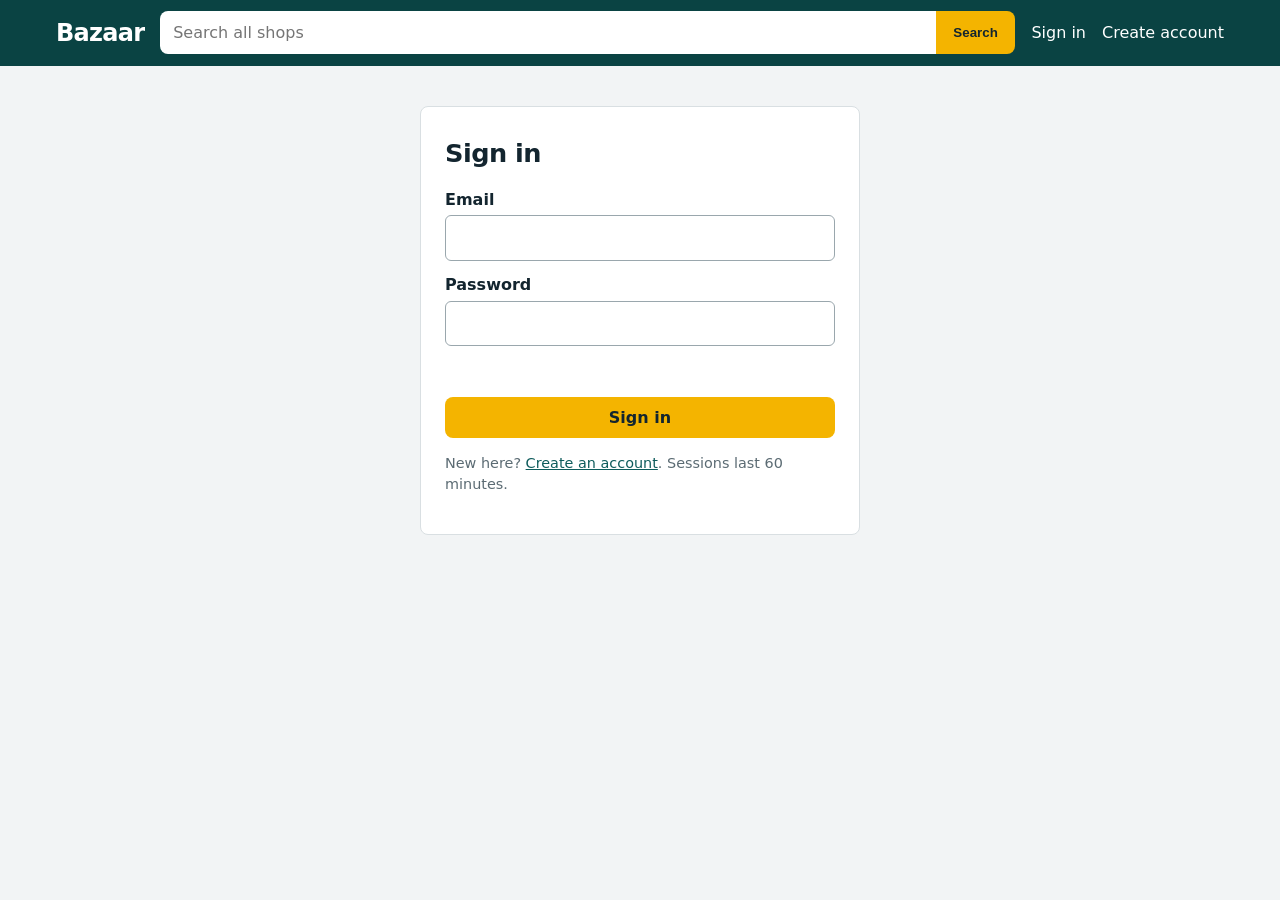
==== front_end/login.html @ 395020a9 "Complete Amazon Clone E-Commerce Platform with Full Stack Features - Added comprehensive order statu" ====
<!DOCTYPE html>
<html lang="en"><head><meta charset="utf-8"><meta name="viewport" content="width=device-width,initial-scale=1">
<title>Sign in</title><link rel="stylesheet" href="css/style.css"></head>
<body><header id="site-header"></header>
<main class="auth"><h1>Sign in</h1>
<form id="login-form" novalidate>
<label for="email">Email</label><input id="email" name="email" type="email" autocomplete="email" required>
<label for="password">Password</label><input id="password" name="password" type="password" autocomplete="current-password" required>
<p class="form-error" role="alert"></p>
<button class="btn" type="submit">Sign in</button>
</form>
<p class="hint">New here? <a href="register.html">Create an account</a>. Sessions last 60 minutes.</p></main>
<script src="js/config.js"></script><script src="js/utils.js"></script><script src="js/api.js"></script><script src="js/auth.js"></script><script src="js/cart.js"></script>
<script>renderHeader();</script></body></html>
---- front_end/css/style.css ----
:root{--ink:#13252f;--muted:#5b6b73;--teal:#0f5c5c;--teal-d:#0a4343;--amber:#f4b400;--paper:#f2f4f5;--card:#fff;--line:#d9dfe2;--danger:#b3261e;--ok:#1d7a46;--r:8px}
*{box-sizing:border-box}
body{margin:0;background:var(--paper);color:var(--ink);font:16px/1.5 "Segoe UI",system-ui,-apple-system,Roboto,sans-serif}
a{color:var(--teal)}a:hover{color:var(--teal-d)}
:focus-visible{outline:3px solid var(--amber);outline-offset:2px}
.sr{position:absolute;width:1px;height:1px;overflow:hidden;clip:rect(0 0 0 0)}
#site-header{background:var(--teal-d);color:#fff}
.bar{max-width:1200px;margin:auto;padding:.7rem 1rem;display:flex;gap:1rem;align-items:center;flex-wrap:wrap}
.brand{font-size:1.5rem;font-weight:800;letter-spacing:-.03em;color:#fff;text-decoration:none}
.search{flex:1 1 280px;display:flex}
.search input{flex:1;min-width:0;padding:.6rem .8rem;border:0;border-radius:var(--r) 0 0 var(--r);font:inherit}
.search button{padding:0 1.1rem;border:0;border-radius:0 var(--r) var(--r) 0;background:var(--amber);color:var(--ink);font-weight:700;cursor:pointer}
nav{display:flex;gap:1rem;align-items:center}
nav a,nav .link{color:#fff;text-decoration:none;font:inherit;background:none;border:0;cursor:pointer;padding:0}
nav a:hover,nav .link:hover{text-decoration:underline}
.wrap{max-width:1200px;margin:auto;padding:1.25rem 1rem 3rem}
.titlebar{display:flex;justify-content:space-between;align-items:baseline;flex-wrap:wrap;gap:.5rem}
h1{font-size:1.6rem;margin:.2rem 0 1rem;letter-spacing:-.02em}
#meta{color:var(--muted);margin:0}
.grid{display:grid;grid-template-columns:repeat(auto-fill,minmax(210px,1fr));gap:1rem}
.card{background:var(--card);border:1px solid var(--line);border-radius:var(--r);padding:.8rem;display:flex;flex-direction:column;gap:.35rem}
.card h2{font-size:1rem;margin:.2rem 0 0;line-height:1.3}
.card h2 a{color:var(--ink);text-decoration:none}.card h2 a:hover{text-decoration:underline}
.shop{font-size:.85rem;color:var(--muted)}
.price{font-size:1.3rem;font-weight:700;margin:.2rem 0 0}
.stock{margin:0;font-size:.85rem;color:var(--ok)}.stock.low{color:var(--danger)}
.tile{aspect-ratio:4/3;border-radius:6px;display:grid;place-items:center;font-size:3rem;font-weight:800;color:hsl(var(--h) 45% 30%);background:hsl(var(--h) 55% 90%)}
.btn{margin-top:auto;padding:.55rem .9rem;border:0;border-radius:var(--r);background:var(--amber);color:var(--ink);font:inherit;font-weight:700;cursor:pointer}
.btn:hover:not(:disabled){filter:brightness(.95)}
.btn:disabled{background:var(--line);color:var(--muted);cursor:not-allowed}
.btn.alt{background:var(--teal);color:#fff}
.pager{display:flex;gap:.75rem;justify-content:center;margin-top:1.5rem}
.pager a,.pager span{padding:.5rem 1rem;border:1px solid var(--line);border-radius:var(--r);background:#fff;text-decoration:none}
.pager span{color:var(--muted)}
.state{background:#fff;border:1px solid var(--line);border-radius:var(--r);padding:2rem;text-align:center;color:var(--muted)}
.state.error{color:var(--danger);border-color:var(--danger)}
.auth{max-width:440px;margin:2.5rem auto;background:#fff;border:1px solid var(--line);border-radius:var(--r);padding:1.5rem}
.auth label{display:block;margin:.8rem 0 .2rem;font-weight:600}
.auth input,.auth textarea{width:100%;padding:.6rem .7rem;border:1px solid #9aa7ad;border-radius:6px;font:inherit}
.auth .btn{width:100%;margin-top:1.2rem}
.form-error{color:var(--danger);min-height:1.2rem;margin:.8rem 0 0}
.hint{color:var(--muted);font-size:.9rem}
#toasts{position:fixed;right:1rem;bottom:1rem;display:grid;gap:.5rem;z-index:10}
.toast{padding:.7rem 1rem;border-radius:var(--r);background:var(--ink);color:#fff;box-shadow:0 4px 14px rgba(0,0,0,.25)}
.toast.ok{background:var(--ok)}.toast.error{background:var(--danger)}
@media (prefers-reduced-motion:no-preference){.btn{transition:filter .15s}}
@media (max-width:560px){.grid{grid-template-columns:repeat(2,1fr)}.tile{font-size:2rem}}

/* ---- Part 2 ---- */
.detail{display:grid;grid-template-columns:minmax(220px,380px) 1fr;gap:2rem;background:#fff;border:1px solid var(--line);border-radius:var(--r);padding:1.25rem}
.detail .tile{font-size:6rem}.detail h1{margin-top:0}.desc{white-space:pre-line;max-width:65ch}
.buy{display:flex;gap:.75rem;align-items:center;flex-wrap:wrap;margin-top:1rem}.buy .btn{margin-top:0}
.qty{width:4.5rem;padding:.45rem;border:1px solid #9aa7ad;border-radius:6px;font:inherit}
.lines{list-style:none;margin:0;padding:0;background:#fff;border:1px solid var(--line);border-radius:var(--r)}
.line{display:grid;grid-template-columns:72px 1fr 90px 80px 100px auto;gap:.75rem;align-items:center;padding:.75rem;border-bottom:1px solid var(--line)}
.line:last-child{border-bottom:0}.line .tile{font-size:1.5rem}.lt{font-weight:700;text-align:right}
.rm{background:none;border:0;color:var(--danger);cursor:pointer;font:inherit}
.summary{margin-top:1rem;background:#fff;border:1px solid var(--line);border-radius:var(--r);padding:1rem;display:flex;flex-direction:column;gap:.5rem;align-items:flex-end}
.summary .total{font-size:1.4rem;font-weight:700;margin:0}
.order{background:#fff;border:1px solid var(--line);border-radius:var(--r);padding:1rem;margin-bottom:1rem}
.ohead{display:flex;justify-content:space-between;flex-wrap:wrap;gap:.5rem}.order ul{margin:.5rem 0;padding-left:1.1rem}
.badge{padding:.1rem .6rem;border-radius:99px;background:var(--paper);border:1px solid var(--line);font-size:.85rem}
.badge.ok{background:var(--ok);color:#fff;border-color:var(--ok)}
.badge.warn{background:var(--amber);color:var(--ink);border-color:var(--amber)}
.badge.info{background:var(--teal);color:#fff;border-color:var(--teal)}
.badge.error{background:var(--danger);color:#fff;border-color:var(--danger)}
.badge.neutral{background:var(--muted);color:#fff;border-color:var(--muted)}
.note{color:var(--muted);font-size:.9rem}
@media(max-width:700px){.detail{grid-template-columns:1fr}.line{grid-template-columns:56px 1fr auto}.line .unit{display:none}}

/* ---- Part 3 ---- */
.panel{background:#fff;border:1px solid var(--line);border-radius:var(--r);padding:1rem 1.25rem;margin-bottom:1.25rem}
.panel h2{margin:.2rem 0 .6rem;font-size:1.2rem}
.fld{margin:.6rem 0}.fld label{display:block;font-weight:600;margin-bottom:.2rem}
.fld input,.fld textarea{width:100%;max-width:520px;padding:.5rem .6rem;border:1px solid #9aa7ad;border-radius:6px;font:inherit}
.shops{display:grid;grid-template-columns:repeat(auto-fill,minmax(260px,1fr));gap:1rem;margin-bottom:1.25rem}
.shopcard{background:#fff;border:2px solid var(--line);border-radius:var(--r);padding:1rem;display:flex;flex-direction:column;gap:.5rem;transition:border-color .2s}
.shopcard:hover{border-color:var(--teal)}
.shopcard.on{border-color:var(--teal);background:var(--paper)}
.shopcard h3{margin:0;font-size:1.1rem}
.shopcard .shopcard-header{display:flex;justify-content:space-between;align-items:center;margin-bottom:.5rem}
.shopcard p{margin:0;color:var(--muted);font-size:.9rem;line-height:1.4}
.shopcard .shopcard-meta{display:flex;flex-direction:column;gap:.25rem;margin-top:.5rem;padding-top:.5rem;border-top:1px solid var(--line)}
.shopcard .shopcard-meta span{font-size:.85rem;color:var(--muted)}
.tbl{width:100%;border-collapse:collapse;background:#fff;border:1px solid var(--line)}
.tbl th,.tbl td{text-align:left;padding:.55rem .7rem;border-bottom:1px solid var(--line);vertical-align:middle}
.stockcell{white-space:nowrap}.btn.sm{padding:.3rem .7rem;margin:0 0 0 .4rem}
.tblwrap{overflow-x:auto}

/* Order cards for seller dashboard */
.orders{display:grid;gap:1rem;margin-top:1rem}
.ordercard{background:#fff;border:1px solid var(--line);border-radius:var(--r);padding:1rem}
.order-header{display:flex;justify-content:space-between;align-items:center;flex-wrap:wrap;gap:.5rem;margin-bottom:.75rem}
.order-header h3{margin:0;font-size:1.1rem}
.order-date{color:var(--muted);font-size:.85rem}
.order-customer{margin:.5rem 0;color:var(--muted);font-size:.9rem}
.ordercard .items{margin:.5rem 0;padding-left:1.1rem}
.ordercard .items li{margin:.25rem 0}
.order-total{font-size:1.2rem;font-weight:700;margin:.5rem 0}
.order-actions{display:flex;gap:.5rem;align-items:center;margin-top:.75rem}
.status-select{padding:.3rem .5rem;border:1px solid #9aa7ad;border-radius:6px;font:inherit;max-width:120px}

/* Tabs for seller dashboard */
.tabs{display:flex;gap:0;margin-bottom:2rem;border-bottom:2px solid var(--line)}
.tab{padding:.8rem 1.5rem;border:none;background:none;font:inherit;font-weight:600;cursor:pointer;color:var(--muted);border-bottom:3px solid transparent;margin-bottom:-2px;transition:all .2s}
.tab:hover{color:var(--ink);background:var(--paper)}
.tab.active{color:var(--teal);border-bottom-color:var(--teal);background:#fff}

/* Professional seller dashboard sections */
.seller-section{background:#fff;border:1px solid var(--line);border-radius:var(--r);padding:1.5rem;margin-bottom:1.5rem}
.seller-section h2{margin:0 0 1rem;font-size:1.3rem;color:var(--ink);border-bottom:1px solid var(--line);padding-bottom:.75rem}
.seller-section h3{margin:0 0 .75rem;font-size:1.1rem;color:var(--muted)}

/* Enhanced tables */
.tbl{width:100%;border-collapse:collapse;background:#fff;border:1px solid var(--line);border-radius:var(--r);overflow:hidden}
.tbl thead{background:var(--paper)}
.tbl th{font-weight:600;color:var(--ink);border-bottom:2px solid var(--line)}
.tbl tr:hover{background:var(--paper)}
.tbl td,.tbl th{text-align:left;padding:.75rem 1rem;border-bottom:1px solid var(--line);vertical-align:middle}
.tbl tr:last-child td{border-bottom:0}

/* Customer info in sales table */
.customer-info{font-size:.85rem;color:var(--muted);margin:.15rem 0;line-height:1.3}
.customer-info:first-child{margin-top:.25rem}

/* Action buttons styling */
.action-group{display:flex;gap:.5rem;align-items:center;flex-wrap:wrap}
.btn-group{display:flex;gap:.5rem}

/* Stats cards */
.stats-grid{display:grid;grid-template-columns:repeat(auto-fit,minmax(200px,1fr));gap:1rem;margin-bottom:1.5rem}
.stat-card{background:#fff;border:1px solid var(--line);border-radius:var(--r);padding:1.25rem;text-align:center}
.stat-card .stat-value{font-size:2rem;font-weight:700;color:var(--teal);margin:.25rem 0}
.stat-card .stat-label{color:var(--muted);font-size:.9rem;margin:0}

/* Empty states */
.empty-state{text-align:center;padding:3rem 1.5rem;color:var(--muted)}
.empty-state-icon{font-size:3rem;margin-bottom:1rem}
.empty-state-title{font-size:1.2rem;font-weight:600;color:var(--ink);margin:0 0 .5rem}
.empty-state-text{margin:0}
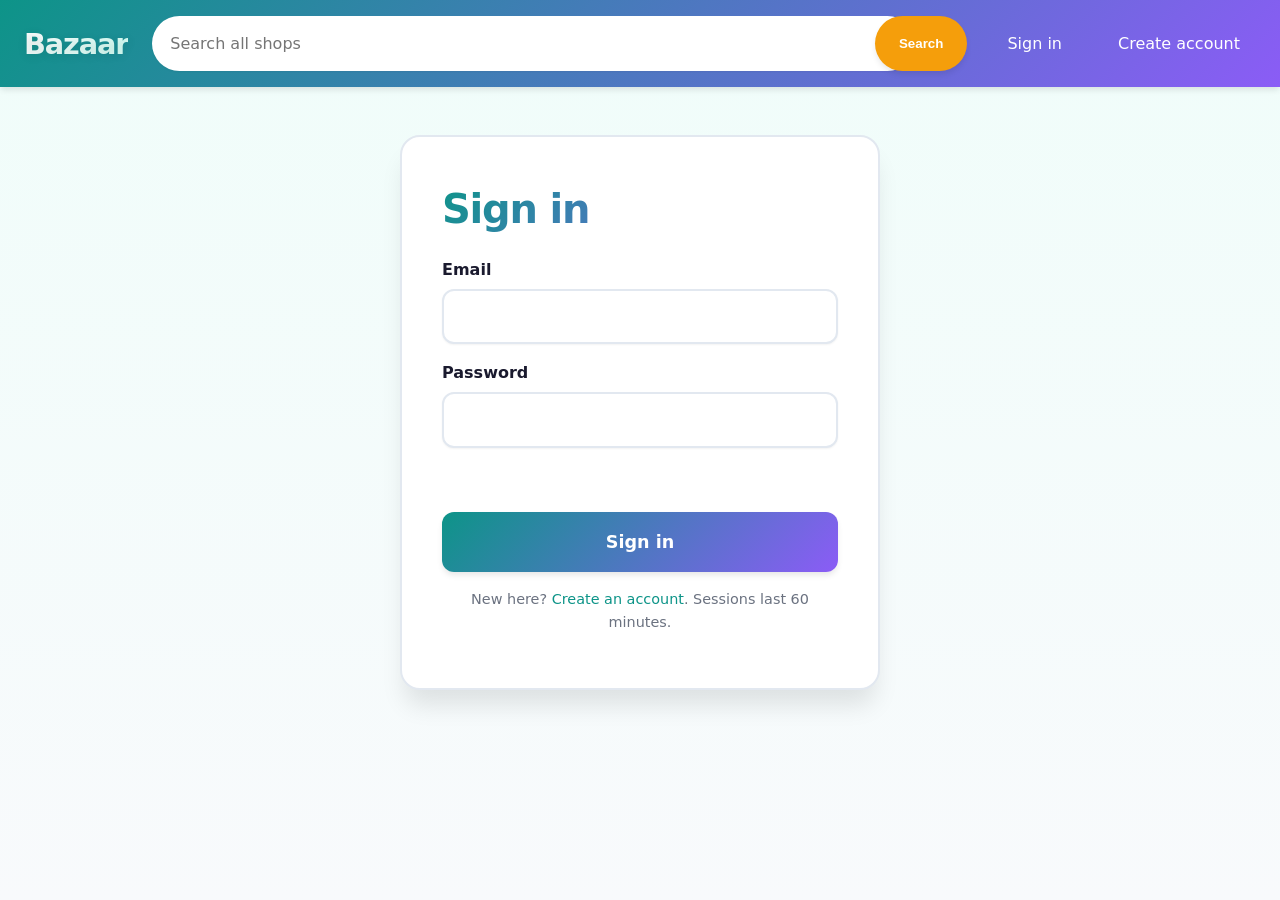
==== commit edad84bf: "Complete e-commerce platform with order cancellation, delivered status workflow, Docker deployment, " ====
--- a/front_end/login.html
+++ b/front_end/login.html
@@ -1,6 +1,6 @@
 <!DOCTYPE html>
 <html lang="en"><head><meta charset="utf-8"><meta name="viewport" content="width=device-width,initial-scale=1">
-<title>Sign in</title><link rel="stylesheet" href="css/style.css"></head>
+<title>Sign in</title><link rel="stylesheet" href="css/style.css?v=9"></head>
 <body><header id="site-header"></header>
 <main class="auth"><h1>Sign in</h1>
 <form id="login-form" novalidate>
@@ -10,5 +10,5 @@
 <button class="btn" type="submit">Sign in</button>
 </form>
 <p class="hint">New here? <a href="register.html">Create an account</a>. Sessions last 60 minutes.</p></main>
-<script src="js/config.js"></script><script src="js/utils.js"></script><script src="js/api.js"></script><script src="js/auth.js"></script><script src="js/cart.js"></script>
+<script src="js/config.js"></script><script src="js/utils.js"></script><script src="js/api.js?v=8"></script><script src="js/auth.js"></script><script src="js/cart.js"></script>
 <script>renderHeader();</script></body></html>
--- a/front_end/css/style.css
+++ b/front_end/css/style.css
@@ -1,50 +1,128 @@
-:root{--ink:#13252f;--muted:#5b6b73;--teal:#0f5c5c;--teal-d:#0a4343;--amber:#f4b400;--paper:#f2f4f5;--card:#fff;--line:#d9dfe2;--danger:#b3261e;--ok:#1d7a46;--r:8px}
+:root{
+  --ink:#1a1a2e;
+  --muted:#6b7280;
+  --teal:#0d9488;
+  --teal-d:#0f766e;
+  --teal-l:#ccfbf1;
+  --amber:#f59e0b;
+  --amber-d:#d97706;
+  --purple:#8b5cf6;
+  --purple-d:#7c3aed;
+  --paper:#f8fafc;
+  --card:#ffffff;
+  --line:#e2e8f0;
+  --danger:#ef4444;
+  --ok:#10b981;
+  --r:12px;
+  --gradient-primary: linear-gradient(135deg, #0d9488 0%, #8b5cf6 100%);
+  --gradient-card: linear-gradient(145deg, #ffffff 0%, #f8fafc 100%);
+  --shadow-sm: 0 1px 2px 0 rgba(0,0,0,0.05);
+  --shadow-md: 0 4px 6px -1px rgba(0,0,0,0.1);
+  --shadow-lg: 0 10px 15px -3px rgba(0,0,0,0.1);
+  --shadow-xl: 0 20px 25px -5px rgba(0,0,0,0.1);
+}
 *{box-sizing:border-box}
-body{margin:0;background:var(--paper);color:var(--ink);font:16px/1.5 "Segoe UI",system-ui,-apple-system,Roboto,sans-serif}
-a{color:var(--teal)}a:hover{color:var(--teal-d)}
+body{margin:0;background:linear-gradient(180deg, #f0fdfa 0%, #f8fafc 100%);color:var(--ink);font:16px/1.6 "Inter",system-ui,-apple-system,Roboto,sans-serif;min-height:100vh}
+a{color:var(--teal);text-decoration:none;transition:color 0.2s}a:hover{color:var(--teal-d)}
 :focus-visible{outline:3px solid var(--amber);outline-offset:2px}
 .sr{position:absolute;width:1px;height:1px;overflow:hidden;clip:rect(0 0 0 0)}
-#site-header{background:var(--teal-d);color:#fff}
-.bar{max-width:1200px;margin:auto;padding:.7rem 1rem;display:flex;gap:1rem;align-items:center;flex-wrap:wrap}
-.brand{font-size:1.5rem;font-weight:800;letter-spacing:-.03em;color:#fff;text-decoration:none}
-.search{flex:1 1 280px;display:flex}
-.search input{flex:1;min-width:0;padding:.6rem .8rem;border:0;border-radius:var(--r) 0 0 var(--r);font:inherit}
-.search button{padding:0 1.1rem;border:0;border-radius:0 var(--r) var(--r) 0;background:var(--amber);color:var(--ink);font-weight:700;cursor:pointer}
-nav{display:flex;gap:1rem;align-items:center}
-nav a,nav .link{color:#fff;text-decoration:none;font:inherit;background:none;border:0;cursor:pointer;padding:0}
-nav a:hover,nav .link:hover{text-decoration:underline}
-.wrap{max-width:1200px;margin:auto;padding:1.25rem 1rem 3rem}
-.titlebar{display:flex;justify-content:space-between;align-items:baseline;flex-wrap:wrap;gap:.5rem}
-h1{font-size:1.6rem;margin:.2rem 0 1rem;letter-spacing:-.02em}
-#meta{color:var(--muted);margin:0}
-.grid{display:grid;grid-template-columns:repeat(auto-fill,minmax(210px,1fr));gap:1rem}
-.card{background:var(--card);border:1px solid var(--line);border-radius:var(--r);padding:.8rem;display:flex;flex-direction:column;gap:.35rem}
-.card h2{font-size:1rem;margin:.2rem 0 0;line-height:1.3}
-.card h2 a{color:var(--ink);text-decoration:none}.card h2 a:hover{text-decoration:underline}
-.shop{font-size:.85rem;color:var(--muted)}
-.price{font-size:1.3rem;font-weight:700;margin:.2rem 0 0}
-.stock{margin:0;font-size:.85rem;color:var(--ok)}.stock.low{color:var(--danger)}
-.tile{aspect-ratio:4/3;border-radius:6px;display:grid;place-items:center;font-size:3rem;font-weight:800;color:hsl(var(--h) 45% 30%);background:hsl(var(--h) 55% 90%)}
-.btn{margin-top:auto;padding:.55rem .9rem;border:0;border-radius:var(--r);background:var(--amber);color:var(--ink);font:inherit;font-weight:700;cursor:pointer}
-.btn:hover:not(:disabled){filter:brightness(.95)}
-.btn:disabled{background:var(--line);color:var(--muted);cursor:not-allowed}
-.btn.alt{background:var(--teal);color:#fff}
-.pager{display:flex;gap:.75rem;justify-content:center;margin-top:1.5rem}
-.pager a,.pager span{padding:.5rem 1rem;border:1px solid var(--line);border-radius:var(--r);background:#fff;text-decoration:none}
-.pager span{color:var(--muted)}
-.state{background:#fff;border:1px solid var(--line);border-radius:var(--r);padding:2rem;text-align:center;color:var(--muted)}
-.state.error{color:var(--danger);border-color:var(--danger)}
-.auth{max-width:440px;margin:2.5rem auto;background:#fff;border:1px solid var(--line);border-radius:var(--r);padding:1.5rem}
-.auth label{display:block;margin:.8rem 0 .2rem;font-weight:600}
-.auth input,.auth textarea{width:100%;padding:.6rem .7rem;border:1px solid #9aa7ad;border-radius:6px;font:inherit}
-.auth .btn{width:100%;margin-top:1.2rem}
-.form-error{color:var(--danger);min-height:1.2rem;margin:.8rem 0 0}
-.hint{color:var(--muted);font-size:.9rem}
-#toasts{position:fixed;right:1rem;bottom:1rem;display:grid;gap:.5rem;z-index:10}
-.toast{padding:.7rem 1rem;border-radius:var(--r);background:var(--ink);color:#fff;box-shadow:0 4px 14px rgba(0,0,0,.25)}
+
+/* Enhanced Header with Gradient */
+#site-header{background:var(--gradient-primary);color:#fff;box-shadow:var(--shadow-md);position:sticky;top:0;z-index:1000}
+.bar{max-width:1400px;margin:auto;padding:1rem 1.5rem;display:flex;gap:1.5rem;align-items:center;flex-wrap:wrap}
+.brand{font-size:1.8rem;font-weight:900;letter-spacing:-.04em;color:#fff;text-decoration:none;background:linear-gradient(135deg, #fff 0%, #ccfbf1 100%);-webkit-background-clip:text;-webkit-text-fill-color:transparent;background-clip:text;text-shadow:0 2px 10px rgba(0,0,0,0.1)}
+.search{flex:1 1 320px;display:flex;position:relative}
+.search input{flex:1;min-width:0;padding:.8rem 1rem;border:2px solid transparent;border-radius:50px;font:inherit;box-shadow:var(--shadow-sm);transition:all 0.3s}
+.search input:focus{border-color:var(--teal);box-shadow:0 0 0 4px rgba(13,148,136,0.1);outline:none}
+.search button{padding:.8rem 1.5rem;border:0;border-radius:50px;background:var(--amber);color:#fff;font-weight:700;cursor:pointer;box-shadow:var(--shadow-md);transition:all 0.3s;margin-left:-40px;z-index:10}
+.search button:hover{background:var(--amber-d);transform:translateY(-1px);box-shadow:var(--shadow-lg)}
+nav{display:flex;gap:1.5rem;align-items:center}
+nav a,nav .link{color:#fff;text-decoration:none;font:inherit;background:none;border:0;cursor:pointer;padding:.5rem 1rem;border-radius:20px;transition:all 0.3s;font-weight:500}
+nav a:hover,nav .link:hover{background:rgba(255,255,255,0.2);text-decoration:none;transform:translateY(-2px)}
+nav .link{background:rgba(255,255,255,0.15);box-shadow:var(--shadow-sm)}
+nav .link:hover{background:rgba(255,255,255,0.25)}
+.wrap{max-width:1400px;margin:auto;padding:2rem 1.5rem 4rem}
+.titlebar{display:flex;justify-content:space-between;align-items:baseline;flex-wrap:wrap;gap:1rem;margin-bottom:2rem}
+h1{font-size:2.5rem;margin:0 0 .5rem;letter-spacing:-.03em;font-weight:800;background:var(--gradient-primary);-webkit-background-clip:text;-webkit-text-fill-color:transparent;background-clip:text}
+#meta{color:var(--muted);margin:0;font-size:1.1rem}
+
+/* Hero Section */
+.hero{background:var(--gradient-primary);border-radius:24px;padding:3rem 2rem;margin-bottom:3rem;position:relative;overflow:hidden;box-shadow:var(--shadow-xl)}
+.hero::before{content:'';position:absolute;top:-50%;right:-20%;width:60%;height:200%;background:radial-gradient(circle, rgba(255,255,255,0.1) 0%, transparent 70%);animation:float 6s ease-in-out infinite}
+.hero::after{content:'';position:absolute;bottom:-30%;left:-10%;width:50%;height:150%;background:radial-gradient(circle, rgba(139,92,246,0.15) 0%, transparent 70%);animation:float 8s ease-in-out infinite reverse}
+@keyframes float{0%,100%{transform:translate(0,0)}50%{transform:translate(20px,-20px)}}
+.hero-content{position:relative;z-index:10;display:grid;grid-template-columns:1fr 1fr;gap:3rem;align-items:center}
+.hero-text h2{font-size:2.2rem;font-weight:800;color:#fff;margin:0 0 1rem}
+.hero-text p{font-size:1.15rem;color:rgba(255,255,255,0.9);margin:0 0 2rem;line-height:1.7}
+.hero-features{display:grid;grid-template-columns:repeat(2,1fr);gap:1.5rem}
+.feature-card{background:rgba(255,255,255,0.15);backdrop-filter:blur(10px);border-radius:16px;padding:1.5rem;border:1px solid rgba(255,255,255,0.2);transition:all 0.3s}
+.feature-card:hover{transform:translateY(-5px);background:rgba(255,255,255,0.25);box-shadow:var(--shadow-lg)}
+.feature-icon{font-size:2.5rem;margin-bottom:1rem}
+.feature-title{font-weight:700;color:#fff;margin:0 0 .5rem;font-size:1.1rem}
+.feature-desc{color:rgba(255,255,255,0.85);font-size:.9rem;margin:0;line-height:1.5}
+
+/* Stats Section */
+.stats-section{display:grid;grid-template-columns:repeat(4,1fr);gap:1.5rem;margin-bottom:3rem}
+.stat-card{background:var(--card);border-radius:16px;padding:1.5rem;border:1px solid var(--line);box-shadow:var(--shadow-md);transition:all 0.3s;text-align:center}
+.stat-card:hover{transform:translateY(-5px);box-shadow:var(--shadow-lg)}
+.stat-value{font-size:2.5rem;font-weight:800;color:var(--teal);margin-bottom:.5rem}
+.stat-label{color:var(--muted);font-size:.9rem;font-weight:600;text-transform:uppercase;letter-spacing:.05em}
+.grid{display:grid;grid-template-columns:repeat(auto-fill,minmax(260px,1fr));gap:1.5rem}
+.card{background:var(--gradient-card);border:1px solid var(--line);border-radius:16px;padding:1.5rem;display:flex;flex-direction:column;gap:.8rem;box-shadow:var(--shadow-md);transition:all 0.3s;position:relative;overflow:hidden}
+.card::before{content:'';position:absolute;top:0;left:0;right:0;height:4px;background:var(--gradient-primary);opacity:0;transition:opacity 0.3s}
+.card:hover{transform:translateY(-8px);box-shadow:var(--shadow-xl);border-color:var(--teal)}
+.card:hover::before{opacity:1}
+.card h2{font-size:1.15rem;margin:.3rem 0 0;line-height:1.4;font-weight:700}
+.card h2 a{color:var(--ink);text-decoration:none;transition:color 0.2s}.card h2 a:hover{color:var(--teal)}
+.shop{font-size:.85rem;color:var(--muted);font-weight:500;display:flex;align-items:center;gap:.4rem}
+.shop::before{content:'🏪'}
+.price{font-size:1.6rem;font-weight:800;margin:.3rem 0 0;color:var(--teal)}
+.stock{margin:0;font-size:.85rem;color:var(--ok);font-weight:600;padding:.3rem .6rem;background:var(--teal-l);border-radius:20px;display:inline-block}.stock.low{color:var(--danger);background:#fee2e2}
+.tile{aspect-ratio:4/3;border-radius:12px;display:grid;place-items:center;font-size:3.5rem;font-weight:900;color:hsl(var(--h) 45% 25%);background:hsl(var(--h) 55% 92%);transition:all 0.3s}
+.card:hover .tile{transform:scale(1.05)}
+.btn{margin-top:auto;padding:.8rem 1.5rem;border:0;border-radius:12px;background:var(--gradient-primary);color:#fff;font:inherit;font-weight:700;cursor:pointer;box-shadow:var(--shadow-md);transition:all 0.3s;position:relative;overflow:hidden}
+.btn::before{content:'';position:absolute;top:0;left:-100%;width:100%;height:100%;background:linear-gradient(90deg, transparent, rgba(255,255,255,0.3), transparent);transition:left 0.5s}
+.btn:hover::before{left:100%}
+.btn:hover:not(:disabled){transform:translateY(-2px);box-shadow:var(--shadow-lg)}
+.btn:disabled{background:var(--line);color:var(--muted);cursor:not-allowed;box-shadow:none}
+.btn.alt{background:var(--purple);color:#fff}
+.btn.danger{background:var(--danger);color:#fff}
+.btn.success{background:var(--ok);color:#fff}
+.pager{display:flex;gap:.75rem;justify-content:center;margin-top:2rem}
+.pager a,.pager span{padding:.7rem 1.5rem;border:2px solid var(--line);border-radius:12px;background:#fff;text-decoration:none;font-weight:600;transition:all 0.3s}
+.pager a:hover{border-color:var(--teal);color:var(--teal);transform:translateY(-2px);box-shadow:var(--shadow-md)}
+.pager span{color:var(--muted);border-color:transparent}
+.state{background:#fff;border:2px solid var(--line);border-radius:16px;padding:3rem;text-align:center;color:var(--muted);box-shadow:var(--shadow-md)}
+.state.error{color:var(--danger);border-color:var(--danger);background:#fef2f2}
+.auth{max-width:480px;margin:3rem auto;background:var(--card);border:2px solid var(--line);border-radius:20px;padding:2.5rem;box-shadow:var(--shadow-xl)}
+.auth h2{font-size:1.8rem;font-weight:800;margin:0 0 2rem;text-align:center;color:var(--ink)}
+.auth label{display:block;margin:1rem 0 .4rem;font-weight:600;color:var(--ink)}
+.auth input,.auth textarea{width:100%;padding:.8rem 1rem;border:2px solid var(--line);border-radius:12px;font:inherit;transition:all 0.3s;box-shadow:var(--shadow-sm)}
+.auth input:focus,.auth textarea:focus{border-color:var(--teal);box-shadow:0 0 0 4px rgba(13,148,136,0.1);outline:none}
+.auth .btn{width:100%;margin-top:1.5rem;padding:1rem;font-size:1.1rem}
+.form-error{color:var(--danger);min-height:1.5rem;margin:1rem 0 0;font-weight:500;text-align:center}
+.hint{color:var(--muted);font-size:.9rem;text-align:center;margin-top:1rem}
+#toasts{position:fixed;right:1.5rem;bottom:1.5rem;display:grid;gap:.75rem;z-index:1000;max-width:400px}
+.toast{padding:1rem 1.5rem;border-radius:12px;background:var(--ink);color:#fff;box-shadow:var(--shadow-xl);font-weight:500;animation:slideIn 0.3s ease-out}
+@keyframes slideIn{from{transform:translateX(100%);opacity:0}to{transform:translateX(0);opacity:1}}
 .toast.ok{background:var(--ok)}.toast.error{background:var(--danger)}
-@media (prefers-reduced-motion:no-preference){.btn{transition:filter .15s}}
-@media (max-width:560px){.grid{grid-template-columns:repeat(2,1fr)}.tile{font-size:2rem}}
+@media (prefers-reduced-motion:no-preference){.btn{transition:all 0.3s}.card{transition:all 0.3s}}
+@media (max-width:768px){
+  .grid{grid-template-columns:repeat(2,1fr)}
+  .tile{font-size:2.5rem}
+  .hero-content{grid-template-columns:1fr;text-align:center}
+  .hero-features{grid-template-columns:1fr}
+  .stats-section{grid-template-columns:repeat(2,1fr)}
+  .bar{padding:.8rem 1rem}
+  .brand{font-size:1.4rem}
+  h1{font-size:1.8rem}
+}
+@media (max-width:480px){
+  .grid{grid-template-columns:1fr}
+  .stats-section{grid-template-columns:1fr}
+  .hero{padding:2rem 1.5rem}
+  .hero-text h2{font-size:1.6rem}
+}
 
 /* ---- Part 2 ---- */
 .detail{display:grid;grid-template-columns:minmax(220px,380px) 1fr;gap:2rem;background:#fff;border:1px solid var(--line);border-radius:var(--r);padding:1.25rem}
@@ -57,15 +135,6 @@
 .rm{background:none;border:0;color:var(--danger);cursor:pointer;font:inherit}
 .summary{margin-top:1rem;background:#fff;border:1px solid var(--line);border-radius:var(--r);padding:1rem;display:flex;flex-direction:column;gap:.5rem;align-items:flex-end}
 .summary .total{font-size:1.4rem;font-weight:700;margin:0}
-.order{background:#fff;border:1px solid var(--line);border-radius:var(--r);padding:1rem;margin-bottom:1rem}
-.ohead{display:flex;justify-content:space-between;flex-wrap:wrap;gap:.5rem}.order ul{margin:.5rem 0;padding-left:1.1rem}
-.badge{padding:.1rem .6rem;border-radius:99px;background:var(--paper);border:1px solid var(--line);font-size:.85rem}
-.badge.ok{background:var(--ok);color:#fff;border-color:var(--ok)}
-.badge.warn{background:var(--amber);color:var(--ink);border-color:var(--amber)}
-.badge.info{background:var(--teal);color:#fff;border-color:var(--teal)}
-.badge.error{background:var(--danger);color:#fff;border-color:var(--danger)}
-.badge.neutral{background:var(--muted);color:#fff;border-color:var(--muted)}
-.note{color:var(--muted);font-size:.9rem}
 @media(max-width:700px){.detail{grid-template-columns:1fr}.line{grid-template-columns:56px 1fr auto}.line .unit{display:none}}
 
 /* ---- Part 3 ---- */
@@ -89,32 +158,105 @@
 
 /* Order cards for seller dashboard */
 .orders{display:grid;gap:1rem;margin-top:1rem}
-.ordercard{background:#fff;border:1px solid var(--line);border-radius:var(--r);padding:1rem}
-.order-header{display:flex;justify-content:space-between;align-items:center;flex-wrap:wrap;gap:.5rem;margin-bottom:.75rem}
-.order-header h3{margin:0;font-size:1.1rem}
-.order-date{color:var(--muted);font-size:.85rem}
-.order-customer{margin:.5rem 0;color:var(--muted);font-size:.9rem}
-.ordercard .items{margin:.5rem 0;padding-left:1.1rem}
-.ordercard .items li{margin:.25rem 0}
-.order-total{font-size:1.2rem;font-weight:700;margin:.5rem 0}
-.order-actions{display:flex;gap:.5rem;align-items:center;margin-top:.75rem}
-.status-select{padding:.3rem .5rem;border:1px solid #9aa7ad;border-radius:6px;font:inherit;max-width:120px}
-
-/* Tabs for seller dashboard */
-.tabs{display:flex;gap:0;margin-bottom:2rem;border-bottom:2px solid var(--line)}
-.tab{padding:.8rem 1.5rem;border:none;background:none;font:inherit;font-weight:600;cursor:pointer;color:var(--muted);border-bottom:3px solid transparent;margin-bottom:-2px;transition:all .2s}
-.tab:hover{color:var(--ink);background:var(--paper)}
-.tab.active{color:var(--teal);border-bottom-color:var(--teal);background:#fff}
+.ordercard{background:#fff;border:1px solid var(--line);border-radius:var(--r);padding:1.5rem}
+.order-header{display:flex;justify-content:space-between;align-items:center;flex-wrap:wrap;gap:.75rem;margin-bottom:1.25rem;padding-bottom:1rem;border-bottom:2px solid var(--line)}
+.order-header h3{margin:0;font-size:1.2rem}
+.order-date{color:var(--muted);font-size:.9rem}
+.order-customer{margin:.75rem 0;color:var(--muted);font-size:.9rem}
+.ordercard .items{margin:.75rem 0;padding-left:1.1rem}
+.ordercard .items li{margin:.35rem 0;line-height:1.6}
+.order-total{font-size:1.2rem;font-weight:700;margin:.75rem 0}
+.order-actions{display:flex;gap:.75rem;align-items:center;margin-top:1.25rem;padding-top:1rem;border-top:1px solid var(--line)}
+.status-select{padding:.4rem .6rem;border:1px solid #9aa7ad;border-radius:6px;font:inherit;max-width:140px;font-size:.9rem}
+
+/* Shop-specific order styling */
+.order-shop{border-left:5px solid var(--teal)}
+.order-shop .order-header{border-bottom-color:var(--teal-d)}
+.order-shop .order-id-section{display:flex;align-items:center;gap:.5rem}
+.order-shop .order-icon{font-size:1.5rem}
+.order-shop .order-customer-section{background:var(--paper);padding:1rem;border-radius:6px;margin-bottom:1rem}
+.order-shop .order-customer-section h4{margin:0 0 .5rem;font-size:1rem;color:var(--ink)}
+.order-shop .customer-details{display:flex;flex-direction:column;gap:.25rem}
+.order-shop .customer-detail{font-size:.9rem;color:var(--muted)}
+.order-shop .order-items-section{margin-bottom:1rem}
+.order-shop .order-items-section h4{margin:0 0 .5rem;font-size:1rem;color:var(--ink)}
+.order-shop .order-items-section .items{margin:.5rem 0;padding-left:1.25rem}
+.order-shop .order-items-section .items li{display:flex;justify-content:space-between;align-items:center;padding:.25rem 0}
+.order-shop .order-items-section .item-name{font-weight:600;color:var(--ink)}
+.order-shop .order-items-section .item-qty{color:var(--muted)}
+.order-shop .order-items-section .item-total{font-weight:700;color:var(--teal)}
+.order-shop .order-footer{display:flex;justify-content:space-between;align-items:center;padding:1rem;background:var(--paper);border-radius:6px;margin-bottom:1rem}
+.order-shop .order-total-label{font-size:.9rem;color:var(--muted)}
+.order-shop .order-total-amount{font-size:1.4rem;font-weight:700;color:var(--teal)}
+.order-shop .action-hint{font-size:.85rem;color:var(--muted);margin-right:auto;padding-right:1rem}
+
+/* Customer order styling */
+.order{background:#fff;border:1px solid var(--line);border-radius:var(--r);padding:1.5rem;margin-bottom:1.5rem}
+.order-customer{border-left:5px solid var(--amber)}
+.order-customer .order-header{border-bottom-color:var(--line)}
+.order-customer .order-id-section{display:flex;align-items:center;gap:.5rem}
+.order-customer .order-icon{font-size:1.5rem}
+.order-customer .order-meta{display:flex;gap:1.5rem;margin-bottom:1rem;padding:.75rem;background:var(--paper);border-radius:6px}
+.order-customer .order-date{font-size:.9rem;color:var(--muted)}
+.order-customer .order-items-count{font-size:.9rem;color:var(--muted)}
+.order-customer .order-items{margin:1rem 0;padding:1rem;background:var(--paper);border-radius:6px}
+.order-customer .order-items h4{margin:0 0 .75rem;font-size:1rem;color:var(--ink)}
+.order-customer .order-items ul{margin:0;padding-left:1.25rem}
+.order-customer .order-items li{display:flex;justify-content:space-between;align-items:center;padding:.4rem 0;border-bottom:1px solid var(--line)}
+.order-customer .order-items li:last-child{border-bottom:0}
+.order-customer .item-name{font-weight:600;color:var(--ink);flex:1}
+.order-customer .item-qty{color:var(--muted);margin:0 1rem}
+.order-customer .item-price{color:var(--muted);margin:0 1rem}
+.order-customer .item-total{font-weight:700;color:var(--ink)}
+.order-customer .order-footer{display:flex;justify-content:space-between;align-items:center;padding:1rem;background:var(--paper);border-radius:6px;margin-top:1rem}
+.order-customer .order-total-label{font-size:.9rem;color:var(--muted)}
+.order-customer .order-total-amount{font-size:1.4rem;font-weight:700;color:var(--ink)}
+.order-customer .order-actions{display:flex;justify-content:flex-end;margin-top:1rem;padding-top:1rem;border-top:1px solid var(--line)}
+
+/* Page headers with context */
+.page-header{margin-bottom:2rem;padding:2rem;background:var(--gradient-primary);border-radius:20px;color:#fff;box-shadow:var(--shadow-lg)}
+.page-header h1{margin:0 0 .5rem;font-size:2rem;color:#fff;font-weight:800}
+.page-header .page-subtitle{margin:0;color:rgba(255,255,255,0.9);font-size:1.1rem}
+.page-header-customer{background:linear-gradient(135deg, var(--amber) 0%, var(--amber-d) 100%)}
+.page-header-seller{background:var(--gradient-primary)}
+.page-header .back-link{display:inline-block;margin-top:1rem;color:#fff;text-decoration:none;font-weight:600;padding:.5rem 1rem;background:rgba(255,255,255,0.2);border-radius:12px;transition:all 0.3s}
+.page-header .back-link:hover{background:rgba(255,255,255,0.3);transform:translateX(-5px)}
+
+/* Button variants */
+.btn-success{background:var(--ok);color:#fff;box-shadow:0 4px 12px rgba(16,185,129,0.3)}
+.btn-success:hover:not(:disabled){transform:translateY(-2px);box-shadow:0 6px 16px rgba(16,185,129,0.4)}
+.btn-primary{background:var(--teal);color:#fff;box-shadow:0 4px 12px rgba(13,148,136,0.3)}
+.btn-primary:hover:not(:disabled){transform:translateY(-2px);box-shadow:0 6px 16px rgba(13,148,136,0.4)}
+.btn-danger{background:var(--danger);color:#fff;box-shadow:0 4px 12px rgba(239,68,68,0.3)}
+.btn-danger:hover:not(:disabled){transform:translateY(-2px);box-shadow:0 6px 16px rgba(239,68,68,0.4)}
+
+/* Status badges */
+.badge{padding:.3rem .8rem;border-radius:20px;background:var(--paper);border:1px solid var(--line);font-size:.85rem;font-weight:600;text-transform:uppercase;letter-spacing:.03em}
+.badge.ok{background:var(--ok);color:#fff;border-color:var(--ok);box-shadow:0 2px 8px rgba(16,185,129,0.3)}
+.badge.warn{background:var(--amber);color:var(--ink);border-color:var(--amber);box-shadow:0 2px 8px rgba(245,158,11,0.3)}
+.badge.info{background:var(--purple);color:#fff;border-color:var(--purple);box-shadow:0 2px 8px rgba(139,92,246,0.3)}
+.badge.error{background:var(--danger);color:#fff;border-color:var(--danger);box-shadow:0 2px 8px rgba(239,68,68,0.3)}
+.badge.neutral{background:var(--muted);color:#fff;border-color:var(--muted)}
+
+/* Tabs for seller dashboard - Fixed at bottom for easy access */
+.tabs{position:sticky;bottom:0;z-index:100;display:flex;gap:0;margin:2rem 0 0;padding:1.25rem;background:#fff;border-top:2px solid var(--line);box-shadow:0 -8px 20px rgba(0,0,0,.08);border-radius:0 0 20px 20px}
+.tab{flex:1;padding:1rem;border:none;background:none;font:inherit;font-weight:700;cursor:pointer;color:var(--muted);border-bottom:3px solid transparent;margin-bottom:-1rem;text-align:center;transition:all .3s ease;display:flex;align-items:center;justify-content:center;gap:.5rem;font-size:1rem;border-radius:12px 12px 0 0}
+.tab:hover{color:var(--ink);background:var(--paper);transform:translateY(-2px)}
+.tab.active{color:var(--teal);border-bottom-color:var(--teal);background:var(--teal-l);box-shadow:0 -4px 12px rgba(13,148,136,0.15)}
 
 /* Professional seller dashboard sections */
-.seller-section{background:#fff;border:1px solid var(--line);border-radius:var(--r);padding:1.5rem;margin-bottom:1.5rem}
-.seller-section h2{margin:0 0 1rem;font-size:1.3rem;color:var(--ink);border-bottom:1px solid var(--line);padding-bottom:.75rem}
-.seller-section h3{margin:0 0 .75rem;font-size:1.1rem;color:var(--muted)}
+.seller-section{background:var(--card);border:2px solid var(--line);border-radius:20px;padding:2rem;margin-bottom:2rem;box-shadow:var(--shadow-md);transition:all 0.3s}
+.seller-section:hover{box-shadow:var(--shadow-lg)}
+.seller-section h2{margin:0 0 1.5rem;font-size:1.5rem;color:var(--ink);border-bottom:2px solid var(--line);padding-bottom:1rem;font-weight:800}
+.seller-section h3{margin:0 0 1rem;font-size:1.2rem;color:var(--ink);font-weight:700}
 
 /* Enhanced tables */
-.tbl{width:100%;border-collapse:collapse;background:#fff;border:1px solid var(--line);border-radius:var(--r);overflow:hidden}
-.tbl thead{background:var(--paper)}
-.tbl th{font-weight:600;color:var(--ink);border-bottom:2px solid var(--line)}
+.tbl{width:100%;border-collapse:collapse;background:var(--card);border:2px solid var(--line);border-radius:16px;overflow:hidden;box-shadow:var(--shadow-sm)}
+.tbl thead{background:var(--gradient-primary)}
+.tbl th{font-weight:700;color:#fff;border-bottom:2px solid var(--teal-d);padding:1rem;font-size:.9rem;text-transform:uppercase;letter-spacing:.03em}
+.tbl td{padding:1rem;border-bottom:1px solid var(--line);color:var(--ink)}
+.tbl tr:hover{background:var(--paper)}
+.tbl tr:last-child td{border-bottom:none}
 .tbl tr:hover{background:var(--paper)}
 .tbl td,.tbl th{text-align:left;padding:.75rem 1rem;border-bottom:1px solid var(--line);vertical-align:middle}
 .tbl tr:last-child td{border-bottom:0}
@@ -134,7 +276,8 @@
 .stat-card .stat-label{color:var(--muted);font-size:.9rem;margin:0}
 
 /* Empty states */
-.empty-state{text-align:center;padding:3rem 1.5rem;color:var(--muted)}
-.empty-state-icon{font-size:3rem;margin-bottom:1rem}
-.empty-state-title{font-size:1.2rem;font-weight:600;color:var(--ink);margin:0 0 .5rem}
-.empty-state-text{margin:0}
+.empty-state{text-align:center;padding:4rem 2rem;background:var(--card);border:2px dashed var(--line);border-radius:20px;color:var(--muted)}
+.empty-state-icon{font-size:4rem;margin-bottom:1.5rem;opacity:.7}
+.empty-state-title{font-size:1.4rem;font-weight:700;color:var(--ink);margin:0 0 1rem}
+.empty-state-text{font-size:1rem;line-height:1.6;margin:0}
+.empty-state a{color:var(--teal);font-weight:600;text-decoration:underline}
